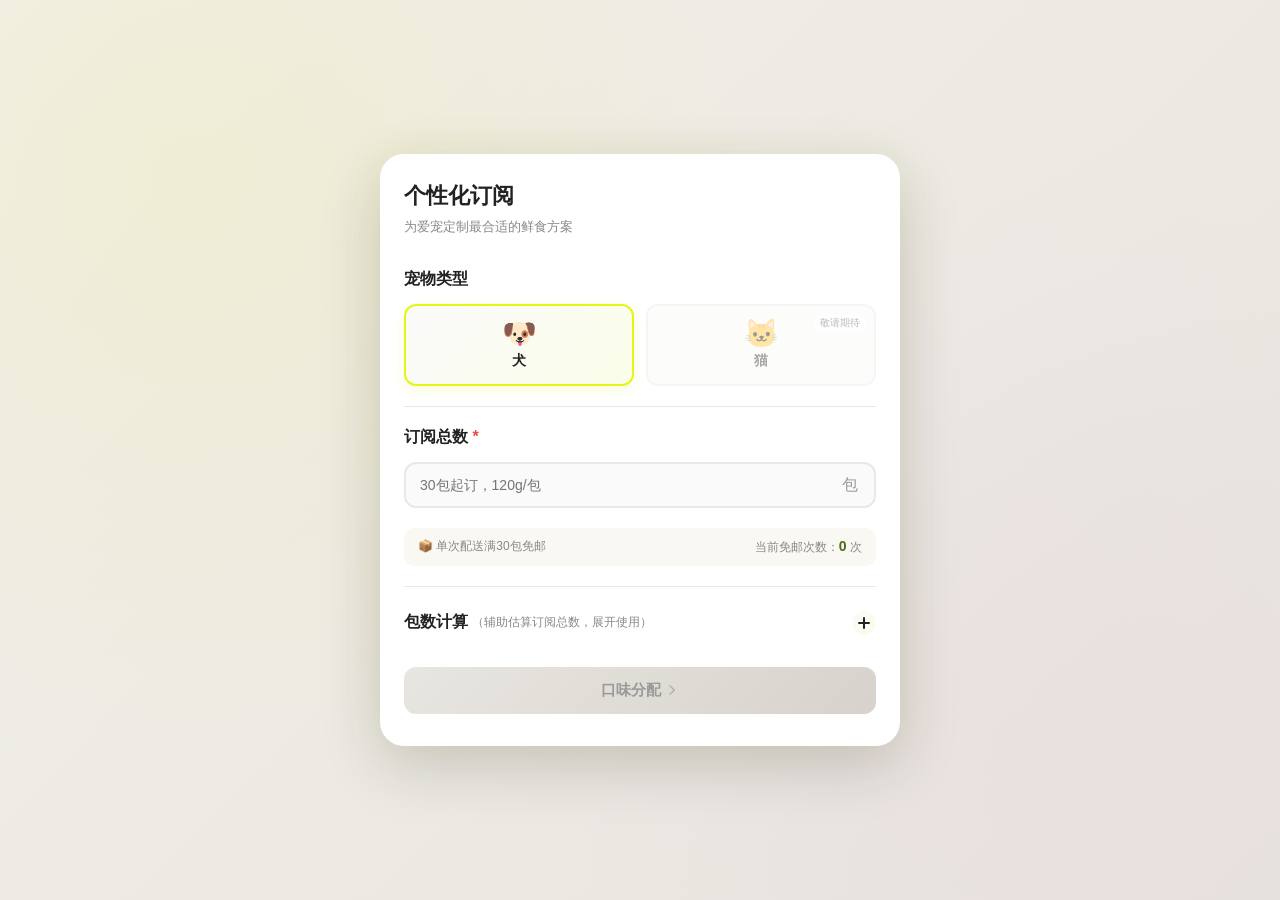
==== plan/index.html @ 1f7b42eb "feat: plan/ V1.0 订阅计划模块完成 + calories/ V3.23 联动适配 plan/ V1.0 — 3 屏向导式订阅价格计算器 - Screen 1 基础配置：宠物类型（犬默认" ====
<!DOCTYPE html>
<html lang="zh-CN">
<head>
    <meta charset="UTF-8">
    <meta name="viewport" content="width=device-width, initial-scale=1.0, maximum-scale=1.0, user-scalable=no">
    <meta name="format-detection" content="telephone=no">
    <title>uki oki · 个性化订阅</title>
    <link rel="stylesheet" href="../shared/brand.css">
    <link rel="stylesheet" href="../shared/components.css">
    <link rel="stylesheet" href="style.css">
</head>
<body>
    <div class="container">
        <!-- ==================== Screen 1: 基础配置 ==================== -->
        <div class="step active" id="step-1">
            <div class="page-header">
                <div class="step-title">个性化订阅</div>
                <div class="step-desc">为爱宠定制最合适的鲜食方案</div>
            </div>

            <!-- 宠物类型 -->
            <div class="section" id="section-pet">
                <div class="section-label">宠物类型</div>
                <div class="pet-options" id="petOptions">
                    <div class="pet-card selected" data-pet="dog">
                        <div class="icon">🐶</div>
                        <div class="label">犬</div>
                    </div>
                    <div class="pet-card disabled" data-pet="cat">
                        <div class="icon">🐱</div>
                        <div class="label">猫</div>
                        <div class="pet-badge">敬请期待</div>
                    </div>
                </div>
            </div>

            <!-- 订阅包数（必填） -->
            <div class="section" id="section-packs">
                <div class="section-label">订阅总数 <span class="required">*</span></div>
                <div class="input-wrapper">
                    <input type="number" class="input input-normal" id="packsInput" placeholder="30包起订，120g/包" min="30" step="1" inputmode="numeric">
                    <span class="input-suffix">包</span>
                </div>
                <div class="hint-error" id="packsHint">起订门槛 30 包</div>
            </div>

            <!-- 免邮信息 -->
            <div class="shipping-info" id="shippingInfo">
                <span>📦 单次配送满30包免邮</span>
                <span>当前免邮次数：<strong id="freeDeliveryCount">0</strong> 次</span>
            </div>

            <!-- 模拟计算（可折叠） -->
            <div class="section" id="section-simulate">
                <div class="section-label section-collapse" id="simulateToggle">
                    包数计算 <span class="section-hint">（辅助估算订阅总数，展开使用）</span>
                    <span class="collapse-icon"></span>
                </div>
                <div class="section-body" id="simulateBody">
                    <div class="simulate-row">
                        <div class="simulate-label">每日包数(120g/包)</div>
                        <div class="simulate-input-row">
                            <input type="number" class="input input-sm" id="dailyPacksInput" placeholder="不知道？先去算热量~" min="0" step="0.5" inputmode="decimal">
                            <button class="btn-link" id="goCaloriesBtn">热量计算器 →</button>
                        </div>
                    </div>

                    <div class="simulate-row">
                        <div class="simulate-label">订阅天数</div>
                        <div class="day-options" id="dayOptions">
                            <div class="day-btn" data-days="30">30 天</div>
                            <div class="day-btn" data-days="90">90 天</div>
                            <div class="day-btn" data-days="180">180 天</div>
                            <div class="day-btn custom" data-days="0">自定义</div>
                        </div>
                        <input type="number" class="input input-sm hidden" id="customDaysInput" placeholder="输入天数" min="1" step="1" inputmode="numeric">
                    </div>

                    <div class="simulate-row">
                        <div class="simulate-label">估算包数</div>
                        <div class="simulate-inline">
                            <span class="simulate-inline-value" id="simulatedPacksValue">-- 包</span>
                            <button class="btn-link" id="adoptSimBtn" disabled>使用此数据 → </button>
                        </div>
                    </div>
                </div>
            </div>

            <div class="btn-row">
                <button class="btn btn-next" id="btnNext1" disabled>口味分配</button>
            </div>
        </div>

        <!-- ==================== Screen 2: 口味分配 ==================== -->
        <div class="step" id="step-2">
            <div class="step-header">
                <button class="btn-back-link" id="btnBack2">&lt;</button>
                <div class="step-title">分配口味</div>
            </div>

            <div class="allocation-toolbar">
                <div class="allocation-summary">
                    <span class="allocation-count" id="allocationCount">
                        已分配：<span id="allocatedCount">0</span> / <span id="totalCount">0</span> 包
                    </span>
                    <span class="allocation-hint" id="allocationHint"></span>
                </div>
                <div class="quick-actions" id="quickActions">
                    <button class="btn-link" id="btnEvenSplit">平均分配</button>
                    <button class="btn-link" id="btnClearAll">重新分配</button>
                </div>
            </div>

            <div class="flavor-list" id="flavorList">
                <!-- 由 JS 动态生成 -->
            </div>

            <div class="price-panel">
                <div class="price-row">
                    <span class="price-original" id="priceOriginal">¥ 0.00</span>
                </div>
                <div class="price-row">
                    <span class="price-current">💰 参考预算</span>
                    <div class="price-current-right">
                        <span class="price-value" id="priceValue">¥ 0.00</span>
                        <span class="price-rate" id="priceRate"></span>
                    </div>
                </div>
            </div>

            <!-- 热量矫正提示（仅回程路径显示） -->
            <div class="calorie-deviation hidden" id="calorieDeviation">
                <div class="deviation-text" id="deviationText"></div>
                <div class="deviation-link">→ 可返回上一步调整每日包数</div>
            </div>

            <div class="btn-row">
                <button class="btn btn-next" id="btnNext2" disabled>方案结果</button>
            </div>
        </div>

        <!-- ==================== Screen 3: 方案结果 ==================== -->
        <div class="step" id="step-3">
            <div class="step-header">
                <button class="btn-back-link" id="btnBack3">&lt;</button>
                <div class="step-title">方案结果</div>
            </div>

            <!-- 快照卡片（Screen 3 可见版） -->
            <div class="snapshot-preview" id="snapshotPreview">
                <div class="snapshot-header">
                    <div class="snapshot-brand">
                        <div class="snapshot-brand-name">uki oki · 订阅方案</div>
                        <div class="snapshot-brand-slogan">科学定制，鲜食到家</div>
                    </div>
                    <div class="snapshot-qr">
                        <img src="image/qrcode-service.png" alt="企微客服" class="snapshot-qr-img" crossorigin="anonymous">
                        <div class="snapshot-qr-hint">企微客服</div>
                    </div>
                </div>
                <div class="snapshot-section">
                    <div class="snapshot-section-title">── 方案明细 ──</div>
                    <div class="snapshot-field"><span>宠物</span><span id="snapPet">犬</span></div>
                    <div class="snapshot-field"><span>配送日期</span><span id="snapDeliveryCycle">按需通知客服</span></div>
                    <div class="snapshot-field"><span>订阅总数</span><span class="text-bold" id="snapPacks">--</span></div>
                    <div id="snapFlavorList"></div>
                </div>
                <div class="snapshot-section snapshot-price-section">
                    <div class="snapshot-field"><span class="text-strike" id="snapOriginalPrice">¥ 0.00</span></div>
                    <div class="snapshot-field snapshot-total">
                        <span>折后总价 <span class="snap-discount-tag" id="snapDiscount"></span></span>
                        <span class="text-price" id="snapTotalPrice">¥ 0.00</span>
                    </div>
                </div>
                <div class="snapshot-footer">
                    <span>📦 30包起送免邮</span>
                    <span>·</span>
                    <span id="snapDate">生成日期</span>
                </div>
            </div>

            <!-- 隐藏版快照卡片（供 html2canvas 渲染） -->
            <div class="snapshot-card" id="snapshotCard">
                <!-- 内容由 JS 动态填充，与 visible 版结构相同 -->
            </div>

            <div class="btn-row btn-row-stack">
                <button class="btn btn-next" id="btnSaveSnapshot">💾 快照预览（截图保存）</button>
                <button class="btn btn-back" id="btnRestart">↺ 重新规划</button>
            </div>
        </div>
    </div>

    <!-- 图片预览弹窗 -->
    <div class="image-preview-modal" id="imagePreviewModal">
        <button class="image-preview-close" id="imagePreviewClose">✕</button>
        <div class="image-preview-hint-top">请截图保存后，长按图片添加客服并分享</div>
        <img id="imagePreviewImg" src="" alt="预览图片">
    </div>

    <!-- Toast 提示 -->
    <div class="toast" id="toast">已保存到相册</div>

    <script src="https://cdn.jsdelivr.net/npm/html2canvas@1.4.1/dist/html2canvas.min.js"></script>
    <script src="../shared/utils.js" defer></script>
    <script src="script.js" defer></script>
</body>
</html>
---- shared/brand.css ----
/* ========== uki oki 品牌基础样式 ========== */
/* 适用于所有模块的品牌变量、基础重置、容器样式 */

/* ========== 品牌变量 ========== */
:root {
    /* 品牌色 */
    --brand-dark: #212322;
    --brand-dark-light: #4a4e4b;
    --brand-green: #4A6A1D;
    --brand-green-light: #6a8f2d;
    --brand-yellow: #e5f614;
    --brand-yellow-dark: #c8ce1c;
    --brand-yellow-darker: #a3a814;
    --brand-yellow-deep: #c0c61a;
    --brand-yellow-progress: #d4da1f;
    --border-decorative: #dab1da;
    --border-sky: #90d5ff;

    /* 背景色 */
    --bg-cream: #faf8f3;
    --bg-light: #f2f0eb;
    --bg-body-end: #e8e4dd;
    --bg-input: #fafafa;
    --bg-card-selected: linear-gradient(135deg, #fafafa 0%, #fafde8 100%);
    --bg-section-warm: linear-gradient(135deg, #fafde8 0%, #f5f7d0 100%);
    --bg-section-cool: linear-gradient(135deg, var(--bg-light) 0%, #fafde8 100%);

    /* 边框 */
    --border-light: #e8e8e8;
    --border-accent: #e5eace;

    /* 文字 */
    --text-gray: #888;
    --text-light: #d7d2cb;
    --text-muted: #9a9a9a;
    --text-unit: #999;

    /* 渐变色 */
    --grad-yellow-btn: linear-gradient(135deg, var(--brand-yellow) 0%, var(--brand-yellow-dark) 100%);
    --grad-yellow-hover: linear-gradient(135deg, var(--brand-yellow-deep) 0%, var(--brand-yellow-darker) 100%);
    --grad-yellow-feeding-hover: linear-gradient(135deg, var(--brand-yellow-dark) 0%, var(--brand-yellow-darker) 100%);
    --grad-green: linear-gradient(135deg, var(--brand-green) 0%, var(--brand-green-light) 100%);
    --grad-gray-btn: linear-gradient(135deg, #e8e6e1 0%, var(--text-light) 100%);
    --grad-gray-hover: linear-gradient(135deg, var(--bg-body-end) 0%, var(--text-light) 100%);
    --grad-back-btn: linear-gradient(135deg, #d8d5ce 0%, #c8c3ba 100%);
    --grad-back-hover: linear-gradient(135deg, #ccc9c1 0%, #bbb6ac 100%);
    --grad-result-text: linear-gradient(135deg, var(--brand-green) 0%, var(--brand-green-light) 40%, var(--brand-yellow) 100%);

    /* 过渡 */
    --transition-base: 0.3s ease;
}

/* ========== 基础重置 ========== */
* { margin: 0; padding: 0; box-sizing: border-box; }

body {
    font-family: 'Segoe UI', 'PingFang SC', 'Microsoft YaHei', sans-serif;
    min-height: 100vh;
    background:
        radial-gradient(circle at 15% 20%, rgba(224, 231, 33, 0.10) 0%, transparent 45%),
        radial-gradient(circle at 85% 80%, rgba(218, 177, 218, 0.10) 0%, transparent 45%),
        linear-gradient(135deg, var(--bg-light) 0%, var(--bg-body-end) 100%);
    display: flex;
    justify-content: center;
    align-items: center;
    padding: 20px;
}

/* ========== 容器 ========== */
.container {
    background: #fff;
    border-radius: 24px;
    box-shadow:
        0 20px 60px rgba(33, 35, 34, 0.18),
        0 0 40px rgba(224, 231, 33, 0.08);
    width: 100%;
    max-width: 520px;
    overflow: hidden;
    -webkit-overflow-scrolling: touch;
}
---- shared/components.css ----
/* ========== uki oki 公共组件样式 ========== */
/* 适用于所有模块的按钮、卡片、表单、提示等公共组件 */

/* ========== 选项按钮 ========== */
.options { display: flex; flex-direction: column; gap: 10px; }

.option-btn {
    border: 2px solid var(--border-light);
    border-radius: 12px;
    padding: 14px 18px;
    text-align: left;
    cursor: pointer;
    transition: all 0.25s ease;
    background: var(--bg-cream);
    font-size: 15px;
    color: var(--brand-dark);
    display: flex;
    align-items: center;
    gap: 10px;
}

.option-btn:hover,
.option-btn.selected {
    border-color: var(--brand-yellow);
    background: var(--bg-card-selected);
}

.option-btn.selected { font-weight: 600; }
.option-btn:active { transform: scale(0.98); transition: transform 0.1s ease; }

.option-btn .dot {
    width: 20px;
    height: 20px;
    border-radius: 50%;
    border: 2px solid var(--text-light);
    flex-shrink: 0;
    display: flex;
    align-items: center;
    justify-content: center;
    transition: all 0.25s ease;
    margin-top: 2px;
}

.option-label { flex: 1; line-height: 1.5; }

.option-btn.selected .dot {
    border-color: var(--brand-green);
    background: var(--grad-green);
}

.option-btn.selected .dot::after {
    content: '✓';
    color: #fff;
    font-size: 12px;
    font-weight: 700;
}

.option-btn small {
    display: block;
    font-size: 12px;
    color: var(--text-gray);
    font-weight: 400;
    margin-top: 2px;
    line-height: 1.4;
}

/* ========== 输入框 ========== */
.input-wrapper { position: relative; margin-bottom: 16px; }

.input {
    width: 100%;
    border: 2px solid var(--border-light);
    border-radius: 12px;
    padding: 16px 60px 16px 18px;
    font-size: 24px;
    font-weight: 600;
    color: var(--brand-dark);
    outline: none;
    transition: all var(--transition-base);
    background: var(--bg-input);
}

.input:focus {
    border-color: var(--brand-yellow);
    background: #fff;
    box-shadow:
        0 0 0 2px rgba(224, 231, 33, 0.2),
        0 0 16px rgba(224, 231, 33, 0.1);
}

.input-suffix {
    right: 18px;
    font-size: 16px;
    color: var(--text-unit);
    position: absolute;
    top: 50%;
    transform: translateY(-50%);
    font-weight: 500;
    pointer-events: none;
}

/* 兼容旧类名（体重输入） */
.weight-input-wrapper { position: relative; margin-bottom: 16px; }
.weight-input {
    width: 100%;
    border: 2px solid var(--border-light);
    border-radius: 12px;
    padding: 16px 60px 16px 18px;
    font-size: 24px;
    font-weight: 600;
    color: var(--brand-dark);
    outline: none;
    transition: all var(--transition-base);
    background: var(--bg-input);
}
.weight-input:focus {
    border-color: var(--brand-yellow);
    background: #fff;
    box-shadow:
        0 0 0 2px rgba(224, 231, 33, 0.2),
        0 0 16px rgba(224, 231, 33, 0.1);
}
.weight-unit {
    right: 18px;
    font-size: 16px;
    color: var(--text-unit);
}
.weight-unit, .custom-calorie-unit {
    position: absolute;
    top: 50%;
    transform: translateY(-50%);
    font-weight: 500;
    pointer-events: none;
}

/* ========== 按钮系统 ========== */
.btn-row {
    display: flex;
    gap: 12px;
    margin-top: 28px;
    position: relative;
    z-index: 2;
}

.btn {
    flex: 1;
    border: none;
    border-radius: 12px;
    padding: 14px;
    font-size: 15px;
    font-weight: 600;
    cursor: pointer;
    transition: background 0.2s ease, transform 0.1s ease, box-shadow 0.2s ease;
    text-decoration: none;
    display: inline-flex;
    align-items: center;
    justify-content: center;
    touch-action: manipulation;
    -webkit-tap-highlight-color: transparent;
}

.btn:active {
    transform: scale(0.97);
    transition: transform 0.1s ease;
}

/* 灰色按钮（返回） */
.btn-back {
    flex: 0.6;
    background: var(--grad-back-btn);
    color: var(--brand-dark);
}

.btn-back:hover {
    background: var(--grad-back-hover);
    color: var(--brand-dark);
    box-shadow: 0 4px 12px rgba(33, 35, 34, 0.12);
}

/* 黄色按钮（下一步/重新开始） */
.btn-next,
.btn-restart {
    background: var(--grad-yellow-btn);
    color: var(--brand-dark);
    box-shadow: 0 4px 14px rgba(224, 231, 33, 0.28);
}

.btn-next:hover:not(:disabled),
.btn-restart:hover {
    transform: translateY(-1px);
    background: var(--grad-yellow-hover);
    box-shadow: 0 8px 22px rgba(163, 168, 20, 0.4);
}

.btn-next:disabled {
    background: var(--grad-gray-btn);
    color: var(--text-muted);
    cursor: not-allowed;
    transform: none;
    box-shadow: none;
}

.btn-restart { margin-top: 20px; }
.btn-row .btn-restart {
    margin-top: 0;
    min-height: 48px;
}

.btn-row .btn-restart:active {
    transition: transform 0.05s ease;
}

/* ========== Toast 提示 ========== */
.toast {
    position: fixed;
    bottom: 80px;
    left: 50%;
    transform: translateX(-50%) translateY(20px);
    background: var(--brand-dark);
    color: white;
    padding: 12px 24px;
    border-radius: 24px;
    font-size: 14px;
    opacity: 0;
    transition: all 0.3s ease;
    z-index: 1001;
    pointer-events: none;
}

.toast.show {
    opacity: 1;
    transform: translateX(-50%) translateY(0);
}
---- plan/style.css ----
/* ========== uki oki 订阅计划 — 模块专属样式 ========== */

/* ========== 通用 ========== */
.step { display: none; }
.step.active { display: block; animation: fadeIn 0.3s ease; }

@keyframes fadeIn {
    from { opacity: 0; transform: translateY(12px); }
    to   { opacity: 1; transform: translateY(0); }
}

.hidden { display: none !important; }
.required { color: #e74c3c; }
.text-strike { text-decoration: line-through; color: #999; }
.text-price { color: var(--brand-green); font-weight: 700; }
.text-bold { font-weight: 700; }

/* 页面主标题（Screen 1） */
.page-header {
    margin-bottom: 32px;
}

.step-title {
    font-size: 22px;
    font-weight: 700;
    color: var(--brand-dark);
    line-height: 1.3;
}

.step-desc {
    font-size: 13px;
    color: var(--text-gray);
    margin-top: 6px;
    line-height: 1.5;
}

/* ========== 输入框 ========== */
/* 正常尺寸（覆盖 shared .input 的 24px + 60px 右 padding） */
.input.input-normal {
    font-size: 16px;
    font-weight: 600;
    padding: 12px 44px 12px 14px;
}

.input.input-normal::placeholder {
    font-size: 14px;
    font-weight: 400;
}

/* 小尺寸（模拟区用） */
.input.input-sm {
    font-size: 14px;
    padding: 8px 12px;
    width: 100%;
}

.input.input-sm::placeholder {
    font-size: 13px;
    font-weight: 400;
}

/* ========== 头部 ========== */
.step-header {
    position: relative;
    display: flex;
    align-items: center;
    margin-bottom: 24px;
}

.step-header .step-title {
    flex: 1;
    text-align: center;
    margin: 0;
    font-size: 18px;
    font-weight: 700;
    color: var(--brand-dark);
}

.btn-back-link {
    position: absolute;
    left: 0;
    top: 50%;
    transform: translateY(-50%);
    background: none;
    border: none;
    font-size: 18px;
    font-weight: 600;
    color: var(--text-gray);
    cursor: pointer;
    padding: 6px 10px;
    line-height: 1;
    z-index: 1;
}

.btn-back-link:hover {
    color: var(--brand-dark);
}

.btn-back-link:hover { color: var(--brand-dark); }

/* 下一步按钮箭头（复用 calories/ 箭头图） */
.btn-next::after {
    content: '';
    display: inline-block;
    width: 14px;
    height: 14px;
    background: url('../calories/image/next-hover-arrow.png') center/contain no-repeat;
    vertical-align: middle;
    margin-left: 4px;
}

.btn-next:disabled::after {
    background-image: url('../calories/image/next-normal-arrow.png');
}

/* ========== 区块 ========== */
.section {
    margin-bottom: 20px;
    margin-top: 20px;
    padding-top: 20px;
    border-top: 1px solid var(--border-light);
}

.section:first-child,
.page-header + .section {
    border-top: none;
    padding-top: 0;
}

.section-label {
    font-size: 16px;
    font-weight: 700;
    color: var(--brand-dark);
    margin-bottom: 14px;
}

.section-hint {
    font-weight: 400;
    font-size: 12px;
    color: var(--text-gray);
    margin-left: 4px;
}

.hint-error {
    font-size: 12px;
    color: #e74c3c;
    margin-top: 6px;
    display: none;
}

.hint-error.show { display: block; }

/* 折叠样式 */
.section-collapse {
    display: flex;
    align-items: center;
    cursor: pointer;
    user-select: none;
    -webkit-user-select: none;
    padding: 4px 0;
}

.collapse-icon {
    position: relative;
    display: inline-block;
    width: 24px;
    height: 24px;
    border-radius: 50%;
    background: var(--bg-card-selected);
    margin-left: auto;
    padding-left: 8px;
    flex-shrink: 0;
}

/* 横线（−），始终显示，绝对居中 */
.collapse-icon::before {
    content: '';
    position: absolute;
    top: 50%;
    left: 50%;
    transform: translate(-50%, -50%);
    width: 12px;
    height: 2px;
    background: var(--brand-dark);
    border-radius: 1px;
}

/* 竖线（+ 的竖笔），默认隐藏（展开态显示 −） */
.collapse-icon::after {
    content: '';
    position: absolute;
    top: 50%;
    left: 50%;
    transform: translate(-50%, -50%);
    width: 2px;
    height: 12px;
    background: var(--brand-dark);
    border-radius: 1px;
    opacity: 0;
    transition: opacity 0.2s ease;
}

.section.collapsed .collapse-icon::after {
    opacity: 1;
}


.section-body {
    margin-top: 14px;
}

.section.collapsed .section-body {
    display: none;
}

/* ========== 宠物类型 ========== */
.pet-options {
    display: flex;
    gap: 12px;
}

.pet-card {
    flex: 1;
    border: 2px solid var(--border-light);
    border-radius: 12px;
    padding: 14px 12px;
    text-align: center;
    cursor: pointer;
    transition: all 0.25s ease;
    position: relative;
    background: var(--bg-cream);
}

.pet-card .icon {
    font-size: 28px;
    margin-bottom: 4px;
    line-height: 1;
}

.pet-card .label {
    font-size: 14px;
    font-weight: 600;
    color: var(--brand-dark);
}

.pet-card.selected {
    border-color: var(--brand-yellow);
    background: var(--bg-card-selected);
    box-shadow: 0 4px 12px rgba(224, 231, 33, 0.15);
}

.pet-card:not(.disabled):not(.selected):hover {
    border-color: var(--brand-yellow-dark);
    transform: translateY(-1px);
}

.pet-card.disabled {
    opacity: 0.4;
    cursor: not-allowed;
}

.pet-badge {
    position: absolute;
    top: 8px;
    right: 8px;
    font-size: 10px;
    color: #555;
    background: rgba(255,255,255,0.85);
    padding: 2px 6px;
    border-radius: 8px;
}

/* ========== 模拟计算 ========== */
.simulate-row { margin-bottom: 16px; }

.simulate-label {
    font-size: 13px;
    color: var(--brand-dark-light);
    margin-bottom: 8px;
    font-weight: 500;
}

.simulate-input-row {
    display: flex;
    align-items: center;
    gap: 12px;
}

.simulate-input-row .input.input-sm {
    flex: 1;
    min-width: 0;
}

.btn-link {
    background: none;
    border: none;
    font-size: 13px;
    color: var(--brand-green);
    cursor: pointer;
    padding: 0;
    white-space: nowrap;
    font-weight: 500;
}

.btn-link:hover { text-decoration: underline; }

.day-options {
    display: flex;
    gap: 8px;
    flex-wrap: wrap;
}

.day-btn {
    flex: 1;
    min-width: 0;
    border: 1.5px solid var(--border-light);
    border-radius: 8px;
    padding: 7px 10px;
    font-size: 13px;
    text-align: center;
    cursor: pointer;
    transition: all 0.2s ease;
    background: var(--bg-cream);
    color: var(--brand-dark);
    font-weight: 500;
}

.day-btn:hover {
    border-color: var(--brand-yellow-dark);
}

.day-btn.selected {
    border-color: var(--brand-yellow);
    background: var(--bg-card-selected);
    font-weight: 600;
    box-shadow: 0 2px 6px rgba(224, 231, 33, 0.12);
}

.day-btn.custom {
    font-size: 11px;
}

/* 自定义天数输入框与选项的间距 */
.day-options + .input.input-sm:not(.hidden) {
    margin-top: 10px;
}

/* 模拟包数 — 内联展示 */
.simulate-inline {
    display: flex;
    align-items: center;
    gap: 12px;
}

.simulate-inline-value {
    font-size: 18px;
    font-weight: 700;
    color: var(--brand-green);
}

.btn-sm {
    padding: 6px 14px;
    font-size: 12px;
    border-radius: 6px;
    font-weight: 500;
}

/* ========== 免邮信息 ========== */
.shipping-info {
    display: flex;
    justify-content: space-between;
    align-items: center;
    padding: 10px 14px;
    background: var(--bg-cream);
    border-radius: 10px;
    font-size: 12px;
    color: var(--text-gray);
    margin-top: 8px;
}

.shipping-info strong {
    color: var(--brand-green);
    font-size: 14px;
}

/* ========== 口味分配 ========== */
.allocation-toolbar {
    display: flex;
    align-items: center;
    justify-content: space-between;
    margin-bottom: 16px;
    gap: 12px;
}

.allocation-summary {
    flex: 1;
    min-width: 0;
}

.allocation-count {
    font-size: 14px;
    font-weight: 600;
    color: var(--brand-dark);
}

.allocation-hint {
    font-size: 12px;
    color: var(--text-gray);
    margin-left: 6px;
}

.quick-actions {
    display: flex;
    gap: 10px;
    flex-shrink: 0;
}

.quick-actions .btn-link {
    font-size: 13px;
    padding: 5px 12px;
    border-radius: 8px;
    background: var(--bg-cream);
    border: 1px solid var(--border-light);
    transition: all 0.2s ease;
    white-space: nowrap;
}

.quick-actions .btn-link:hover {
    background: var(--bg-card-selected);
    border-color: var(--brand-yellow);
    text-decoration: none;
}

.flavor-list {
    display: flex;
    flex-direction: column;
    gap: 12px;
}

.flavor-item {
    display: flex;
    align-items: center;
    justify-content: space-between;
    padding: 14px 16px;
    background: var(--bg-cream);
    border-radius: 12px;
    border: 1px solid var(--border-light);
}

.flavor-name {
    display: flex;
    flex-direction: column;
    gap: 2px;
}

.flavor-name-text {
    font-size: 15px;
    font-weight: 500;
    color: var(--brand-dark);
}

.flavor-price {
    font-size: 12px;
    color: var(--text-gray);
}

.flavor-controls {
    display: flex;
    align-items: center;
    gap: 10px;
}

.flavor-controls .btn-minus,
.flavor-controls .btn-plus {
    width: 32px;
    height: 32px;
    border-radius: 50%;
    border: 1.5px solid var(--border-light);
    background: #fff;
    font-size: 18px;
    font-weight: 600;
    cursor: pointer;
    display: flex;
    align-items: center;
    justify-content: center;
    transition: all 0.2s ease;
    color: var(--brand-dark);
    line-height: 1;
}

.flavor-controls .btn-minus:hover:not(:disabled),
.flavor-controls .btn-plus:hover:not(:disabled) {
    border-color: var(--brand-yellow);
    background: var(--bg-card-selected);
    transform: scale(1.05);
}

.flavor-controls .btn-minus:active:not(:disabled),
.flavor-controls .btn-plus:active:not(:disabled) {
    transform: scale(0.95);
}

.flavor-controls .btn-minus:disabled,
.flavor-controls .btn-plus:disabled {
    opacity: 0.3;
    cursor: not-allowed;
}

.flavor-controls .flavor-input {
    width: 48px;
    text-align: center;
    border: 1.5px solid var(--border-light);
    border-radius: 8px;
    padding: 5px 6px;
    font-size: 14px;
    font-weight: 600;
    color: var(--brand-dark);
    outline: none;
    background: #fff;
    transition: border-color 0.2s ease;
}

.flavor-controls .flavor-input:focus {
    border-color: var(--brand-yellow);
    box-shadow: 0 0 0 2px rgba(224, 231, 33, 0.15);
}

/* ========== 价格面板 ========== */
.price-panel {
    margin-top: 20px;
    padding: 18px 20px;
    border: 2px dashed var(--brand-yellow);
    border-radius: 14px;
    background: rgba(224, 231, 33, 0.06);
}

.price-row {
    display: flex;
    justify-content: space-between;
    align-items: baseline;
    margin-bottom: 10px;
}

.price-row:last-child { margin-bottom: 0; }

.price-original {
    font-size: 14px;
    color: #999;
    text-decoration: line-through;
}

.price-current {
    font-size: 14px;
    color: var(--text-gray);
    font-weight: 500;
}

.price-current-right {
    display: flex;
    align-items: baseline;
    gap: 8px;
}

.price-value {
    font-size: 26px;
    font-weight: 700;
    color: var(--brand-green);
}

.price-rate {
    font-size: 13px;
    color: var(--brand-green);
    font-weight: 600;
    background: rgba(74, 106, 29, 0.1);
    padding: 2px 8px;
    border-radius: 6px;
}

/* ========== 热量偏差提示 ========== */
.calorie-deviation {
    margin-top: 16px;
    padding: 12px 16px;
    border-left: 3px solid #f39c12;
    background: rgba(243, 156, 18, 0.08);
    border-radius: 0 8px 8px 0;
}

.deviation-text {
    font-size: 13px;
    color: var(--brand-dark);
    margin-bottom: 4px;
}

.deviation-link {
    font-size: 12px;
    color: var(--brand-green);
    cursor: pointer;
}

.deviation-link:hover { text-decoration: underline; }

/* ========== 快照卡片 ========== */
.snapshot-preview {
    width: 100%;
    max-width: 340px;
    margin: 0 auto 20px;
    background: linear-gradient(180deg, #fefefe 0%, #f8f9f0 100%);
    border-radius: 14px;
    border: 2px solid var(--brand-yellow);
    overflow: hidden;
    box-shadow: 0 6px 18px rgba(224, 231, 33, 0.10);
}

.snapshot-header {
    display: flex;
    align-items: center;
    padding: 10px 14px;
    border-bottom: 1px dashed var(--brand-yellow);
}

.snapshot-brand { flex: 1; min-width: 0; }

.snapshot-brand-name {
    font-size: 13px;
    font-weight: 700;
    color: var(--brand-dark);
    line-height: 1.2;
}

.snapshot-brand-slogan {
    font-size: 10px;
    color: var(--text-gray);
    line-height: 1.2;
    margin-top: 1px;
}

.snapshot-qr {
    text-align: center;
    flex-shrink: 0;
    margin-left: 10px;
}

.snapshot-qr-img {
    width: 110px;
    height: 110px;
    border-radius: 6px;
    border: 1px solid var(--border-light);
}

.snapshot-qr-hint {
    font-size: 10px;
    color: var(--text-unit);
    margin-top: 3px;
}

.snapshot-section {
    padding: 10px 14px;
    border-bottom: 1px dashed var(--brand-yellow);
}

.snapshot-section:last-of-type { border-bottom: none; }

.snapshot-section-title {
    font-size: 11px;
    color: var(--text-gray);
    margin-bottom: 8px;
    text-align: center;
    letter-spacing: 1px;
}

.snapshot-field {
    display: flex;
    justify-content: space-between;
    align-items: center;
    padding: 3px 0;
    font-size: 13px;
    color: var(--brand-dark);
}

.snapshot-field span:first-child {
    color: var(--text-gray);
}

.snapshot-total {
    padding-top: 8px;
    margin-top: 8px;
    border-top: 1px solid var(--border-light);
}

.snapshot-total .text-price {
    font-size: 18px;
}

.snap-discount-tag {
    font-size: 11px;
    font-weight: 600;
    color: #e53935;
    background: rgba(229, 57, 53, 0.1);
    padding: 1px 6px;
    border-radius: 4px;
}

.snapshot-footer {
    padding: 8px 14px;
    text-align: center;
    font-size: 10px;
    color: var(--text-gray);
    display: flex;
    justify-content: center;
    gap: 6px;
    background: rgba(224, 231, 33, 0.05);
}

/* 隐藏版快照卡片（供 html2canvas 渲染） */
.snapshot-card {
    position: fixed;
    left: -9999px;
    top: 0;
    width: 360px;
    background: linear-gradient(180deg, #fefefe 0%, #f8f9f0 100%);
    border-radius: 16px;
    padding: 20px;
}

/* 按钮行堆叠布局 */
.btn-row-stack {
    flex-direction: column;
    gap: 12px;
}

.btn-row-stack .btn {
    width: 100%;
    flex: none;
    margin-top: 0;
}

/* ========== 图片预览弹窗 ========== */
.image-preview-modal {
    display: none;
    position: fixed;
    top: 0;
    left: 0;
    width: 100%;
    height: 100%;
    background: rgba(0,0,0,0.85);
    z-index: 1000;
    align-items: center;
    justify-content: center;
    flex-direction: column;
}

.image-preview-modal.active { display: flex; }

.image-preview-modal img {
    max-width: 90%;
    max-height: 70vh;
    border-radius: 8px;
}

.image-preview-hint {
    color: #fff;
    font-size: 13px;
    margin-top: 12px;
    opacity: 0.7;
}

.image-preview-hint-top {
    color: #fff;
    font-size: 15px;
    font-weight: 700;
    margin-bottom: 14px;
}

.image-preview-close {
    position: absolute;
    top: 16px;
    right: 16px;
    background: rgba(255,255,255,0.2);
    border: none;
    color: #fff;
    width: 36px;
    height: 36px;
    border-radius: 50%;
    font-size: 18px;
    cursor: pointer;
    display: flex;
    align-items: center;
    justify-content: center;
}

/* ========== 容器内边距 ========== */
.container {
    padding: 28px 24px 32px;
}

/* ========== 移动端适配 ========== */
@media (max-width: 380px) {
    .container {
        padding: 20px 16px 24px;
    }

    .pet-card {
        padding: 10px 8px;
    }

    .pet-card .icon {
        font-size: 24px;
    }

    .pet-card .label {
        font-size: 13px;
    }

    .day-btn {
        padding: 6px 8px;
        font-size: 12px;
    }

    .flavor-item {
        padding: 10px 12px;
    }

    .flavor-controls .btn-minus,
    .flavor-controls .btn-plus {
        width: 26px;
        height: 26px;
        font-size: 14px;
    }

    .flavor-controls .flavor-input {
        width: 40px;
        font-size: 13px;
    }

    .price-value {
        font-size: 20px;
    }

    .simulate-inline-value {
        font-size: 16px;
    }
}

/* ========== 数字输入框去箭头 ========== */
input[type=number]::-webkit-inner-spin-button,
input[type=number]::-webkit-outer-spin-button {
    -webkit-appearance: none;
    margin: 0;
}
input[type=number] {
    -moz-appearance: textfield;
}
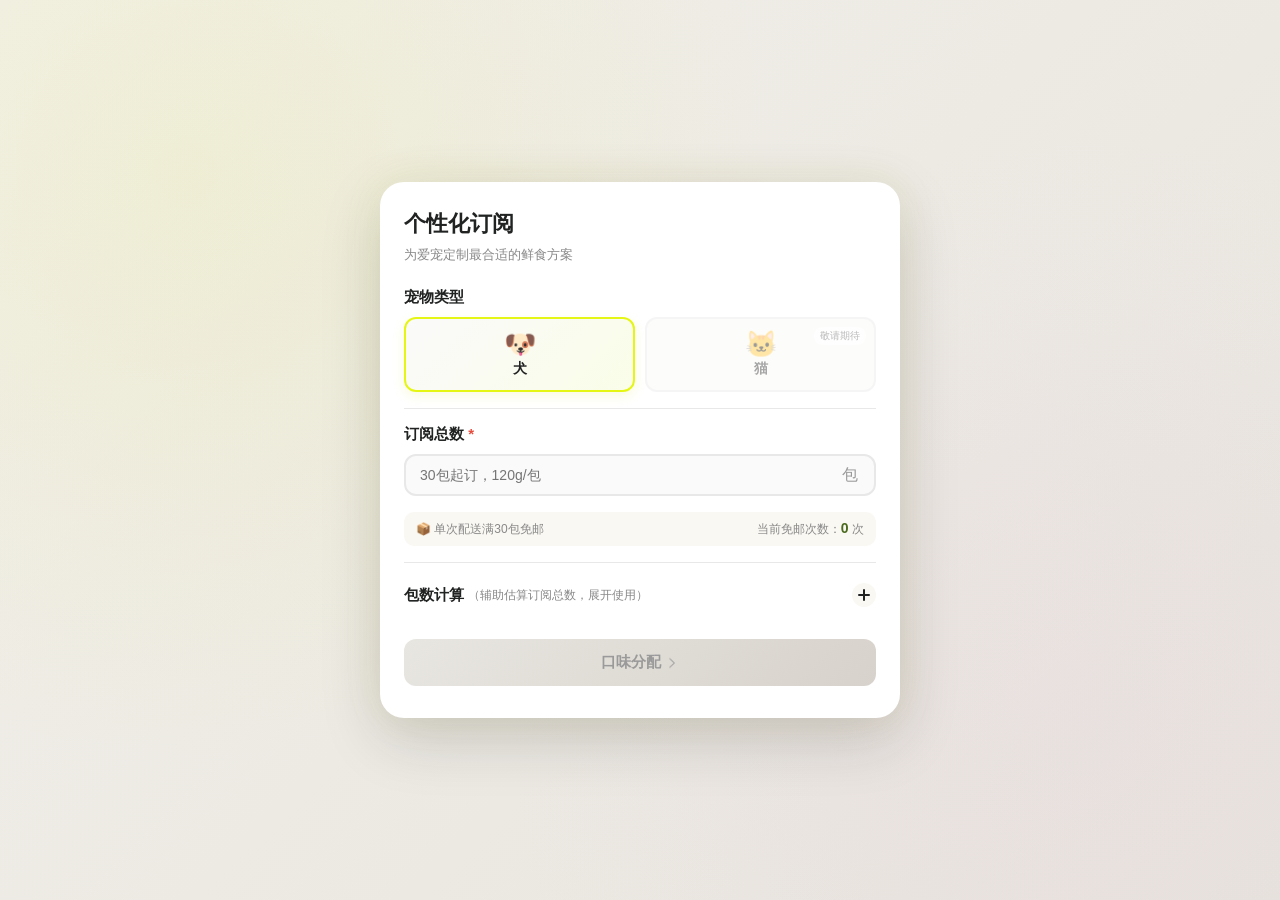
==== commit 2589f92f: "feat(plan): V1.1 UI 优化与功能修复 - 页面紧凑度优化：全面优化三个页面的字体大小和间距 - 包数计算区块视觉优化：颜色调整为黑灰淡色为主，减少视觉混乱 - 订阅总数输入框数字采用" ====
--- a/plan/index.html
+++ b/plan/index.html
@@ -80,7 +80,7 @@
                         <div class="simulate-label">估算包数</div>
                         <div class="simulate-inline">
                             <span class="simulate-inline-value" id="simulatedPacksValue">-- 包</span>
-                            <button class="btn-link" id="adoptSimBtn" disabled>使用此数据 → </button>
+                            <button class="btn-link" id="adoptSimBtn" disabled>作为订阅总数 →</button>
                         </div>
                     </div>
                 </div>
@@ -135,28 +135,21 @@
             </div>
 
             <div class="btn-row">
-                <button class="btn btn-next" id="btnNext2" disabled>方案结果</button>
+                <button class="btn btn-next" id="btnNext2" disabled>方案快照</button>
             </div>
         </div>
 
-        <!-- ==================== Screen 3: 方案结果 ==================== -->
+        <!-- ==================== Screen 3: 方案快照 ==================== -->
         <div class="step" id="step-3">
             <div class="step-header">
                 <button class="btn-back-link" id="btnBack3">&lt;</button>
-                <div class="step-title">方案结果</div>
+                <div class="step-title">方案快照</div>
             </div>
 
             <!-- 快照卡片（Screen 3 可见版） -->
             <div class="snapshot-preview" id="snapshotPreview">
                 <div class="snapshot-header">
-                    <div class="snapshot-brand">
-                        <div class="snapshot-brand-name">uki oki · 订阅方案</div>
-                        <div class="snapshot-brand-slogan">科学定制，鲜食到家</div>
-                    </div>
-                    <div class="snapshot-qr">
-                        <img src="image/qrcode-service.png" alt="企微客服" class="snapshot-qr-img" crossorigin="anonymous">
-                        <div class="snapshot-qr-hint">企微客服</div>
-                    </div>
+                    <div class="snapshot-hint">请截图后分享给企微客服</div>
                 </div>
                 <div class="snapshot-section">
                     <div class="snapshot-section-title">── 方案明细 ──</div>
@@ -185,7 +178,7 @@
             </div>
 
             <div class="btn-row btn-row-stack">
-                <button class="btn btn-next" id="btnSaveSnapshot">💾 快照预览（截图保存）</button>
+                <button class="btn btn-next" id="btnContactService">💬 联系企微客服</button>
                 <button class="btn btn-back" id="btnRestart">↺ 重新规划</button>
             </div>
         </div>
@@ -194,7 +187,7 @@
     <!-- 图片预览弹窗 -->
     <div class="image-preview-modal" id="imagePreviewModal">
         <button class="image-preview-close" id="imagePreviewClose">✕</button>
-        <div class="image-preview-hint-top">请截图保存后，长按图片添加客服并分享</div>
+        <div class="image-preview-hint-top">长按图片添加客服，分享方案快照</div>
         <img id="imagePreviewImg" src="" alt="预览图片">
     </div>
 
--- a/plan/style.css
+++ b/plan/style.css
@@ -17,7 +17,7 @@
 
 /* 页面主标题（Screen 1） */
 .page-header {
-    margin-bottom: 32px;
+    margin-bottom: 24px;
 }
 
 .step-title {
@@ -39,7 +39,8 @@
 .input.input-normal {
     font-size: 16px;
     font-weight: 600;
-    padding: 12px 44px 12px 14px;
+    padding: 10px 44px 10px 14px;
+    color: var(--brand-green);
 }
 
 .input.input-normal::placeholder {
@@ -50,7 +51,7 @@
 /* 小尺寸（模拟区用） */
 .input.input-sm {
     font-size: 14px;
-    padding: 8px 12px;
+    padding: 7px 12px;
     width: 100%;
 }
 
@@ -64,7 +65,7 @@
     position: relative;
     display: flex;
     align-items: center;
-    margin-bottom: 24px;
+    margin-bottom: 20px;
 }
 
 .step-header .step-title {
@@ -115,9 +116,9 @@
 
 /* ========== 区块 ========== */
 .section {
-    margin-bottom: 20px;
-    margin-top: 20px;
-    padding-top: 20px;
+    margin-bottom: 16px;
+    margin-top: 16px;
+    padding-top: 16px;
     border-top: 1px solid var(--border-light);
 }
 
@@ -128,10 +129,10 @@
 }
 
 .section-label {
-    font-size: 16px;
+    font-size: 15px;
     font-weight: 700;
     color: var(--brand-dark);
-    margin-bottom: 14px;
+    margin-bottom: 10px;
 }
 
 .section-hint {
@@ -166,7 +167,7 @@
     width: 24px;
     height: 24px;
     border-radius: 50%;
-    background: var(--bg-card-selected);
+    background: var(--bg-cream);
     margin-left: auto;
     padding-left: 8px;
     flex-shrink: 0;
@@ -206,7 +207,7 @@
 
 
 .section-body {
-    margin-top: 14px;
+    margin-top: 12px;
 }
 
 .section.collapsed .section-body {
@@ -216,14 +217,14 @@
 /* ========== 宠物类型 ========== */
 .pet-options {
     display: flex;
-    gap: 12px;
+    gap: 10px;
 }
 
 .pet-card {
     flex: 1;
     border: 2px solid var(--border-light);
     border-radius: 12px;
-    padding: 14px 12px;
+    padding: 12px 10px;
     text-align: center;
     cursor: pointer;
     transition: all 0.25s ease;
@@ -232,8 +233,8 @@
 }
 
 .pet-card .icon {
-    font-size: 28px;
-    margin-bottom: 4px;
+    font-size: 26px;
+    margin-bottom: 3px;
     line-height: 1;
 }
 
@@ -271,12 +272,12 @@
 }
 
 /* ========== 模拟计算 ========== */
-.simulate-row { margin-bottom: 16px; }
+.simulate-row { margin-bottom: 14px; }
 
 .simulate-label {
     font-size: 13px;
     color: var(--brand-dark-light);
-    margin-bottom: 8px;
+    margin-bottom: 6px;
     font-weight: 500;
 }
 
@@ -291,11 +292,24 @@
     min-width: 0;
 }
 
+/* 包数计算区输入框焦点暗淡色 */
+#section-simulate .input.input-sm:focus {
+    border-color: #ccc;
+    background: #fff;
+    box-shadow: 0 0 0 2px rgba(0, 0, 0, 0.05);
+}
+
+/* 包数计算区 placeholder 字体调小 */
+#section-simulate .input.input-sm::placeholder {
+    font-size: 12px;
+    color: #999;
+}
+
 .btn-link {
     background: none;
     border: none;
     font-size: 13px;
-    color: var(--brand-green);
+    color: #666;
     cursor: pointer;
     padding: 0;
     white-space: nowrap;
@@ -313,27 +327,26 @@
 .day-btn {
     flex: 1;
     min-width: 0;
-    border: 1.5px solid var(--border-light);
+    border: 1.5px solid #e0e0e0;
     border-radius: 8px;
     padding: 7px 10px;
     font-size: 13px;
     text-align: center;
     cursor: pointer;
     transition: all 0.2s ease;
-    background: var(--bg-cream);
+    background: #fafafa;
     color: var(--brand-dark);
     font-weight: 500;
 }
 
 .day-btn:hover {
-    border-color: var(--brand-yellow-dark);
+    border-color: #ccc;
 }
 
 .day-btn.selected {
-    border-color: var(--brand-yellow);
-    background: var(--bg-card-selected);
+    border-color: #999;
+    background: #f0f0f0;
     font-weight: 600;
-    box-shadow: 0 2px 6px rgba(224, 231, 33, 0.12);
 }
 
 .day-btn.custom {
@@ -355,7 +368,7 @@
 .simulate-inline-value {
     font-size: 18px;
     font-weight: 700;
-    color: var(--brand-green);
+    color: var(--brand-dark);
 }
 
 .btn-sm {
@@ -370,12 +383,12 @@
     display: flex;
     justify-content: space-between;
     align-items: center;
-    padding: 10px 14px;
+    padding: 8px 12px;
     background: var(--bg-cream);
     border-radius: 10px;
     font-size: 12px;
     color: var(--text-gray);
-    margin-top: 8px;
+    margin-top: 6px;
 }
 
 .shipping-info strong {
@@ -388,8 +401,8 @@
     display: flex;
     align-items: center;
     justify-content: space-between;
-    margin-bottom: 16px;
-    gap: 12px;
+    margin-bottom: 14px;
+    gap: 10px;
 }
 
 .allocation-summary {
@@ -398,9 +411,12 @@
 }
 
 .allocation-count {
-    font-size: 14px;
+    font-size: clamp(12px, 3.5vw, 14px);
     font-weight: 600;
     color: var(--brand-dark);
+    white-space: nowrap;
+    overflow: hidden;
+    text-overflow: ellipsis;
 }
 
 .allocation-hint {
@@ -434,14 +450,14 @@
 .flavor-list {
     display: flex;
     flex-direction: column;
-    gap: 12px;
+    gap: 10px;
 }
 
 .flavor-item {
     display: flex;
     align-items: center;
     justify-content: space-between;
-    padding: 14px 16px;
+    padding: 12px 14px;
     background: var(--bg-cream);
     border-radius: 12px;
     border: 1px solid var(--border-light);
@@ -527,8 +543,8 @@
 
 /* ========== 价格面板 ========== */
 .price-panel {
-    margin-top: 20px;
-    padding: 18px 20px;
+    margin-top: 16px;
+    padding: 16px 18px;
     border: 2px dashed var(--brand-yellow);
     border-radius: 14px;
     background: rgba(224, 231, 33, 0.06);
@@ -538,7 +554,7 @@
     display: flex;
     justify-content: space-between;
     align-items: baseline;
-    margin-bottom: 10px;
+    margin-bottom: 8px;
 }
 
 .price-row:last-child { margin-bottom: 0; }
@@ -578,8 +594,8 @@
 
 /* ========== 热量偏差提示 ========== */
 .calorie-deviation {
-    margin-top: 16px;
-    padding: 12px 16px;
+    margin-top: 14px;
+    padding: 10px 14px;
     border-left: 3px solid #f39c12;
     background: rgba(243, 156, 18, 0.08);
     border-radius: 0 8px 8px 0;
@@ -603,7 +619,7 @@
 .snapshot-preview {
     width: 100%;
     max-width: 340px;
-    margin: 0 auto 20px;
+    margin: 0 auto 16px;
     background: linear-gradient(180deg, #fefefe 0%, #f8f9f0 100%);
     border-radius: 14px;
     border: 2px solid var(--brand-yellow);
@@ -614,47 +630,24 @@
 .snapshot-header {
     display: flex;
     align-items: center;
-    padding: 10px 14px;
+    justify-content: center;
+    padding: 10px 12px;
     border-bottom: 1px dashed var(--brand-yellow);
 }
 
-.snapshot-brand { flex: 1; min-width: 0; }
-
-.snapshot-brand-name {
-    font-size: 13px;
+.snapshot-hint {
+    font-size: 14px;
+    color: var(--brand-green);
     font-weight: 700;
-    color: var(--brand-dark);
-    line-height: 1.2;
-}
-
-.snapshot-brand-slogan {
-    font-size: 10px;
-    color: var(--text-gray);
-    line-height: 1.2;
-    margin-top: 1px;
-}
-
-.snapshot-qr {
     text-align: center;
-    flex-shrink: 0;
-    margin-left: 10px;
-}
-
-.snapshot-qr-img {
-    width: 110px;
-    height: 110px;
-    border-radius: 6px;
-    border: 1px solid var(--border-light);
-}
-
-.snapshot-qr-hint {
-    font-size: 10px;
-    color: var(--text-unit);
-    margin-top: 3px;
+    background: linear-gradient(135deg, #fff9e6 0%, #fff3cc 100%);
+    padding: 6px 14px;
+    border-radius: 8px;
+    border: 1px solid var(--brand-yellow);
 }
 
 .snapshot-section {
-    padding: 10px 14px;
+    padding: 8px 12px;
     border-bottom: 1px dashed var(--brand-yellow);
 }
 
@@ -663,7 +656,7 @@
 .snapshot-section-title {
     font-size: 11px;
     color: var(--text-gray);
-    margin-bottom: 8px;
+    margin-bottom: 6px;
     text-align: center;
     letter-spacing: 1px;
 }
@@ -672,7 +665,7 @@
     display: flex;
     justify-content: space-between;
     align-items: center;
-    padding: 3px 0;
+    padding: 2px 0;
     font-size: 13px;
     color: var(--brand-dark);
 }
@@ -682,8 +675,8 @@
 }
 
 .snapshot-total {
-    padding-top: 8px;
-    margin-top: 8px;
+    padding-top: 6px;
+    margin-top: 6px;
     border-top: 1px solid var(--border-light);
 }
 
@@ -701,7 +694,7 @@
 }
 
 .snapshot-footer {
-    padding: 8px 14px;
+    padding: 6px 12px;
     text-align: center;
     font-size: 10px;
     color: var(--text-gray);
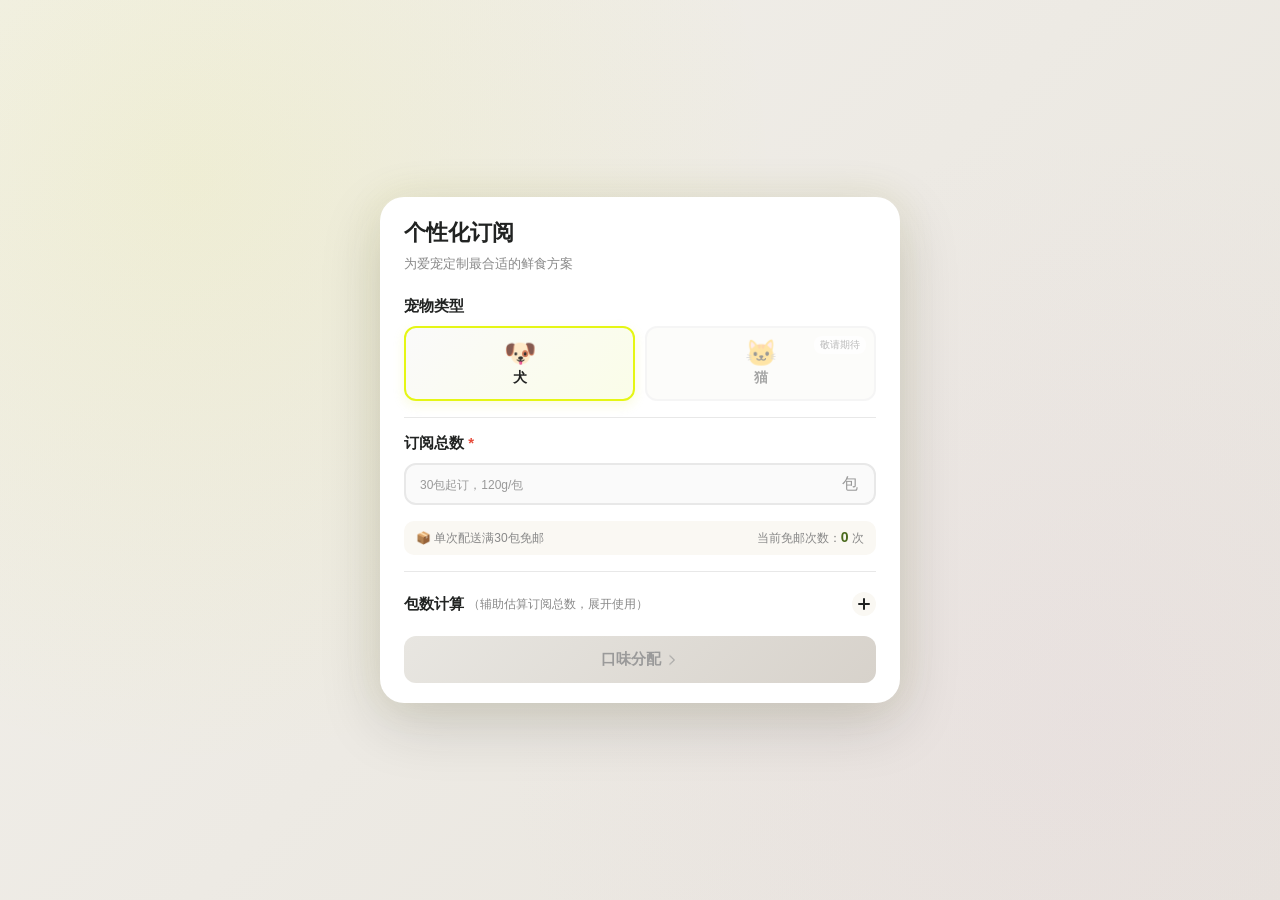
==== commit 1927e261: "feat: V1.3 跨模块架构优化（单一数据源 + 共享工具扩展） shared/utils.js（+55 行）： - 新增 PRODUCT_DATA/PET_CONFIG（Object.freez" ====
--- a/plan/index.html
+++ b/plan/index.html
@@ -116,15 +116,15 @@
             </div>
 
             <div class="price-panel">
-                <div class="price-row">
-                    <span class="price-original" id="priceOriginal">¥ 0.00</span>
-                </div>
-                <div class="price-row">
-                    <span class="price-current">💰 参考预算</span>
-                    <div class="price-current-right">
-                        <span class="price-value" id="priceValue">¥ 0.00</span>
-                        <span class="price-rate" id="priceRate"></span>
-                    </div>
+                <div class="price-row price-main">
+                    <span class="price-actual-label">实付</span>
+                    <span class="price-actual-value" id="priceValue">¥ 0.00</span>
+                    <span class="price-original-label">优惠前</span>
+                    <span class="price-original-value" id="priceOriginal">¥ 0.00</span>
+                </div>
+                <div class="price-row price-savings-row">
+                    <span class="price-savings-tag" id="priceSavings">共减 ¥ 0.00</span>
+                    <span class="price-rate" id="priceRate"></span>
                 </div>
             </div>
 
@@ -135,7 +135,7 @@
             </div>
 
             <div class="btn-row">
-                <button class="btn btn-next" id="btnNext2" disabled>方案快照</button>
+                <button class="btn btn-next" id="btnNext2" disabled>查看方案</button>
             </div>
         </div>
 
@@ -143,13 +143,13 @@
         <div class="step" id="step-3">
             <div class="step-header">
                 <button class="btn-back-link" id="btnBack3">&lt;</button>
-                <div class="step-title">方案快照</div>
+                <div class="step-title">订阅方案</div>
             </div>
 
             <!-- 快照卡片（Screen 3 可见版） -->
             <div class="snapshot-preview" id="snapshotPreview">
                 <div class="snapshot-header">
-                    <div class="snapshot-hint">请截图后分享给企微客服</div>
+                    <div class="snapshot-hint">请截图分享给企微客服</div>
                 </div>
                 <div class="snapshot-section">
                     <div class="snapshot-section-title">── 方案明细 ──</div>
@@ -159,10 +159,15 @@
                     <div id="snapFlavorList"></div>
                 </div>
                 <div class="snapshot-section snapshot-price-section">
-                    <div class="snapshot-field"><span class="text-strike" id="snapOriginalPrice">¥ 0.00</span></div>
+                    <div class="snapshot-field price-main">
+                        <span class="price-actual-label">实付</span>
+                        <span class="text-price" id="snapTotalPrice">¥ 0.00</span>
+                        <span class="price-original-label">优惠前</span>
+                        <span class="text-strike" id="snapOriginalPrice">¥ 0.00</span>
+                    </div>
                     <div class="snapshot-field snapshot-total">
-                        <span>折后总价 <span class="snap-discount-tag" id="snapDiscount"></span></span>
-                        <span class="text-price" id="snapTotalPrice">¥ 0.00</span>
+                        <span class="price-savings-tag" id="snapSavings">共减 ¥ 0.00</span>
+                        <span class="snap-discount-tag" id="snapDiscount"></span>
                     </div>
                 </div>
                 <div class="snapshot-footer">
--- a/plan/style.css
+++ b/plan/style.css
@@ -12,7 +12,6 @@
 .hidden { display: none !important; }
 .required { color: #e74c3c; }
 .text-strike { text-decoration: line-through; color: #999; }
-.text-price { color: var(--brand-green); font-weight: 700; }
 .text-bold { font-weight: 700; }
 
 /* 页面主标题（Screen 1） */
@@ -48,6 +47,12 @@
     font-weight: 400;
 }
 
+/* 订阅总数输入框 placeholder 缩小变淡 */
+#section-packs .input.input-normal::placeholder {
+    font-size: 12px;
+    color: #999;
+}
+
 /* 小尺寸（模拟区用） */
 .input.input-sm {
     font-size: 14px;
@@ -65,7 +70,7 @@
     position: relative;
     display: flex;
     align-items: center;
-    margin-bottom: 20px;
+    margin-bottom: 14px;
 }
 
 .step-header .step-title {
@@ -96,8 +101,6 @@
 .btn-back-link:hover {
     color: var(--brand-dark);
 }
-
-.btn-back-link:hover { color: var(--brand-dark); }
 
 /* 下一步按钮箭头（复用 calories/ 箭头图） */
 .btn-next::after {
@@ -401,7 +404,7 @@
     display: flex;
     align-items: center;
     justify-content: space-between;
-    margin-bottom: 14px;
+    margin-bottom: 10px;
     gap: 10px;
 }
 
@@ -450,16 +453,16 @@
 .flavor-list {
     display: flex;
     flex-direction: column;
-    gap: 10px;
+    gap: 7px;
 }
 
 .flavor-item {
     display: flex;
     align-items: center;
     justify-content: space-between;
-    padding: 12px 14px;
+    padding: 9px 12px;
     background: var(--bg-cream);
-    border-radius: 12px;
+    border-radius: 10px;
     border: 1px solid var(--border-light);
 }
 
@@ -483,17 +486,17 @@
 .flavor-controls {
     display: flex;
     align-items: center;
-    gap: 10px;
+    gap: 7px;
 }
 
 .flavor-controls .btn-minus,
 .flavor-controls .btn-plus {
-    width: 32px;
-    height: 32px;
+    width: 28px;
+    height: 28px;
     border-radius: 50%;
     border: 1.5px solid var(--border-light);
     background: #fff;
-    font-size: 18px;
+    font-size: 16px;
     font-weight: 600;
     cursor: pointer;
     display: flex;
@@ -523,11 +526,11 @@
 }
 
 .flavor-controls .flavor-input {
-    width: 48px;
+    width: 40px;
     text-align: center;
     border: 1.5px solid var(--border-light);
     border-radius: 8px;
-    padding: 5px 6px;
+    padding: 4px 4px;
     font-size: 14px;
     font-weight: 600;
     color: var(--brand-dark);
@@ -543,53 +546,85 @@
 
 /* ========== 价格面板 ========== */
 .price-panel {
-    margin-top: 16px;
-    padding: 16px 18px;
+    margin-top: 12px;
+    padding: 12px 14px;
     border: 2px dashed var(--brand-yellow);
-    border-radius: 14px;
+    border-radius: 12px;
     background: rgba(224, 231, 33, 0.06);
 }
 
 .price-row {
     display: flex;
-    justify-content: space-between;
     align-items: baseline;
-    margin-bottom: 8px;
+    flex-wrap: wrap;
+    margin-bottom: 5px;
 }
 
 .price-row:last-child { margin-bottom: 0; }
 
-.price-original {
+.price-main {
+    gap: 6px;
+}
+
+/* 实付标签 */
+.price-actual-label {
+    font-size: 14px;
+    color: var(--brand-green-light);
+    font-weight: 700;
+}
+
+/* 实付价格（主视觉） */
+.price-actual-value {
+    font-size: 26px;
+    font-weight: 700;
+    color: var(--brand-green);
+}
+
+/* 分隔符 */
+.price-separator {
+    font-size: 14px;
+    color: #ddd;
+    margin: 0 4px;
+}
+
+/* 优惠前标签 */
+.price-original-label {
     font-size: 14px;
     color: #999;
+    font-weight: 600;
+}
+
+/* 优惠前价格（划线） */
+.price-original-value {
+    font-size: 18px;
+    color: #999;
+    font-weight: 700;
     text-decoration: line-through;
 }
 
-.price-current {
-    font-size: 14px;
-    color: var(--text-gray);
-    font-weight: 500;
-}
-
-.price-current-right {
-    display: flex;
-    align-items: baseline;
-    gap: 8px;
-}
-
-.price-value {
-    font-size: 26px;
-    font-weight: 700;
+/* 共减标签（暖黄底 + 品牌绿字） */
+.price-savings-tag {
+    font-size: 11px;
+    font-weight: 600;
     color: var(--brand-green);
-}
-
+    background: rgba(229, 246, 20, 0.18);
+    padding: 2px 8px;
+    border-radius: 4px;
+}
+
+/* 折扣标签 */
 .price-rate {
-    font-size: 13px;
+    font-size: 11px;
+    font-weight: 600;
     color: var(--brand-green);
-    font-weight: 600;
-    background: rgba(74, 106, 29, 0.1);
+    background: rgba(229, 246, 20, 0.18);
     padding: 2px 8px;
-    border-radius: 6px;
+    border-radius: 4px;
+}
+
+/* 共减行 */
+.price-savings-row {
+    gap: 6px;
 }
 
 /* ========== 热量偏差提示 ========== */
@@ -670,7 +705,7 @@
     color: var(--brand-dark);
 }
 
-.snapshot-field span:first-child {
+.snapshot-field span:first-child:not(.price-actual-label):not(.price-savings-tag) {
     color: var(--text-gray);
 }
 
@@ -680,16 +715,69 @@
     border-top: 1px solid var(--border-light);
 }
 
-.snapshot-total .text-price {
-    font-size: 18px;
+/* 快照价格区：字号/字重/颜色完全对齐 Screen 2 */
+.snapshot-price-section .price-main {
+    justify-content: flex-start;
+    align-items: baseline;
+    gap: 6px;
+}
+
+.snapshot-price-section .snapshot-total {
+    justify-content: flex-start;
+    gap: 8px;
+    border-top: none;
+    padding-top: 2px;
+    margin-top: 2px;
+}
+
+/* 快照价格区标签（.snapshot-field span:first-child 的 :not() 已排除这两个类，无需再加特异性） */
+.snapshot-price-section .price-actual-label {
+    font-size: 12px;
+    color: var(--brand-green-light);
+    font-weight: 700;
+}
+
+.snapshot-price-section .text-price {
+    font-size: 20px;
+    color: var(--brand-green);
+    font-weight: 700;
+}
+
+.snapshot-price-section .price-separator {
+    font-size: 12px;
+    color: #ddd;
+}
+
+.snapshot-price-section .price-original-label {
+    font-size: 12px;
+    color: #999;
+    font-weight: 600;
+}
+
+.snapshot-price-section .text-strike {
+    font-size: 14px;
+    color: #999;
+    font-weight: 700;
+    text-decoration: line-through;
+}
+
+/* 快照中共减/折扣标签与 Screen 2 完全一致 */
+.snapshot-price-section .price-savings-tag,
+.snapshot-price-section .snap-discount-tag {
+    font-size: 11px;
+    font-weight: 700;
+    color: var(--brand-green);
+    background: rgba(229, 246, 20, 0.18);
+    padding: 2px 8px;
+    border-radius: 4px;
 }
 
 .snap-discount-tag {
     font-size: 11px;
     font-weight: 600;
-    color: #e53935;
-    background: rgba(229, 57, 53, 0.1);
-    padding: 1px 6px;
+    color: var(--brand-green);
+    background: rgba(229, 246, 20, 0.18);
+    padding: 2px 8px;
     border-radius: 4px;
 }
 
@@ -783,7 +871,12 @@
 
 /* ========== 容器内边距 ========== */
 .container {
-    padding: 28px 24px 32px;
+    padding: 22px 24px 20px;
+}
+
+/* 覆盖共享 .btn-row 的 28px margin-top，Screen 2 紧凑化 */
+.btn-row {
+    margin-top: 14px;
 }
 
 /* ========== 移动端适配 ========== */
@@ -810,22 +903,22 @@
     }
 
     .flavor-item {
-        padding: 10px 12px;
+        padding: 7px 10px;
     }
 
     .flavor-controls .btn-minus,
     .flavor-controls .btn-plus {
-        width: 26px;
-        height: 26px;
-        font-size: 14px;
-    }
-
-    .flavor-controls .flavor-input {
-        width: 40px;
+        width: 24px;
+        height: 24px;
         font-size: 13px;
     }
 
-    .price-value {
+    .flavor-controls .flavor-input {
+        width: 36px;
+        font-size: 13px;
+    }
+
+    .price-actual-value {
         font-size: 20px;
     }
 
